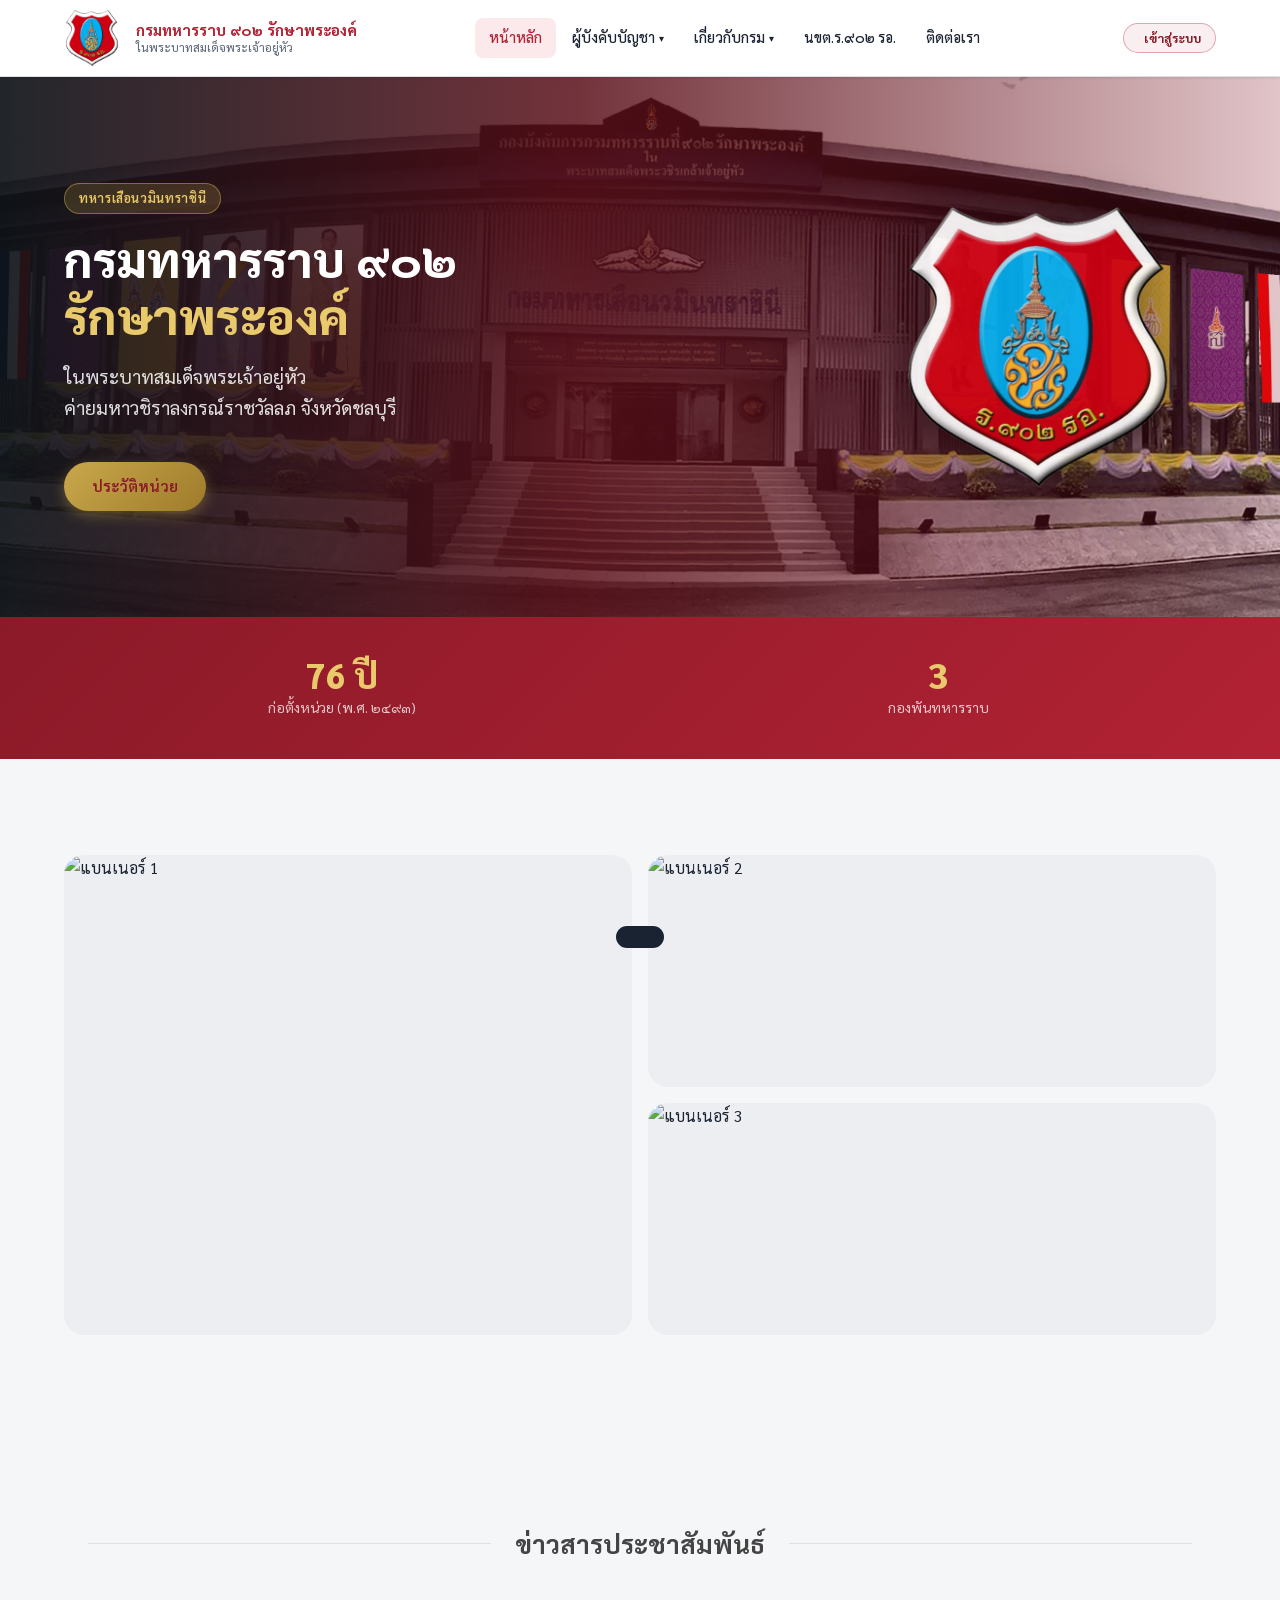
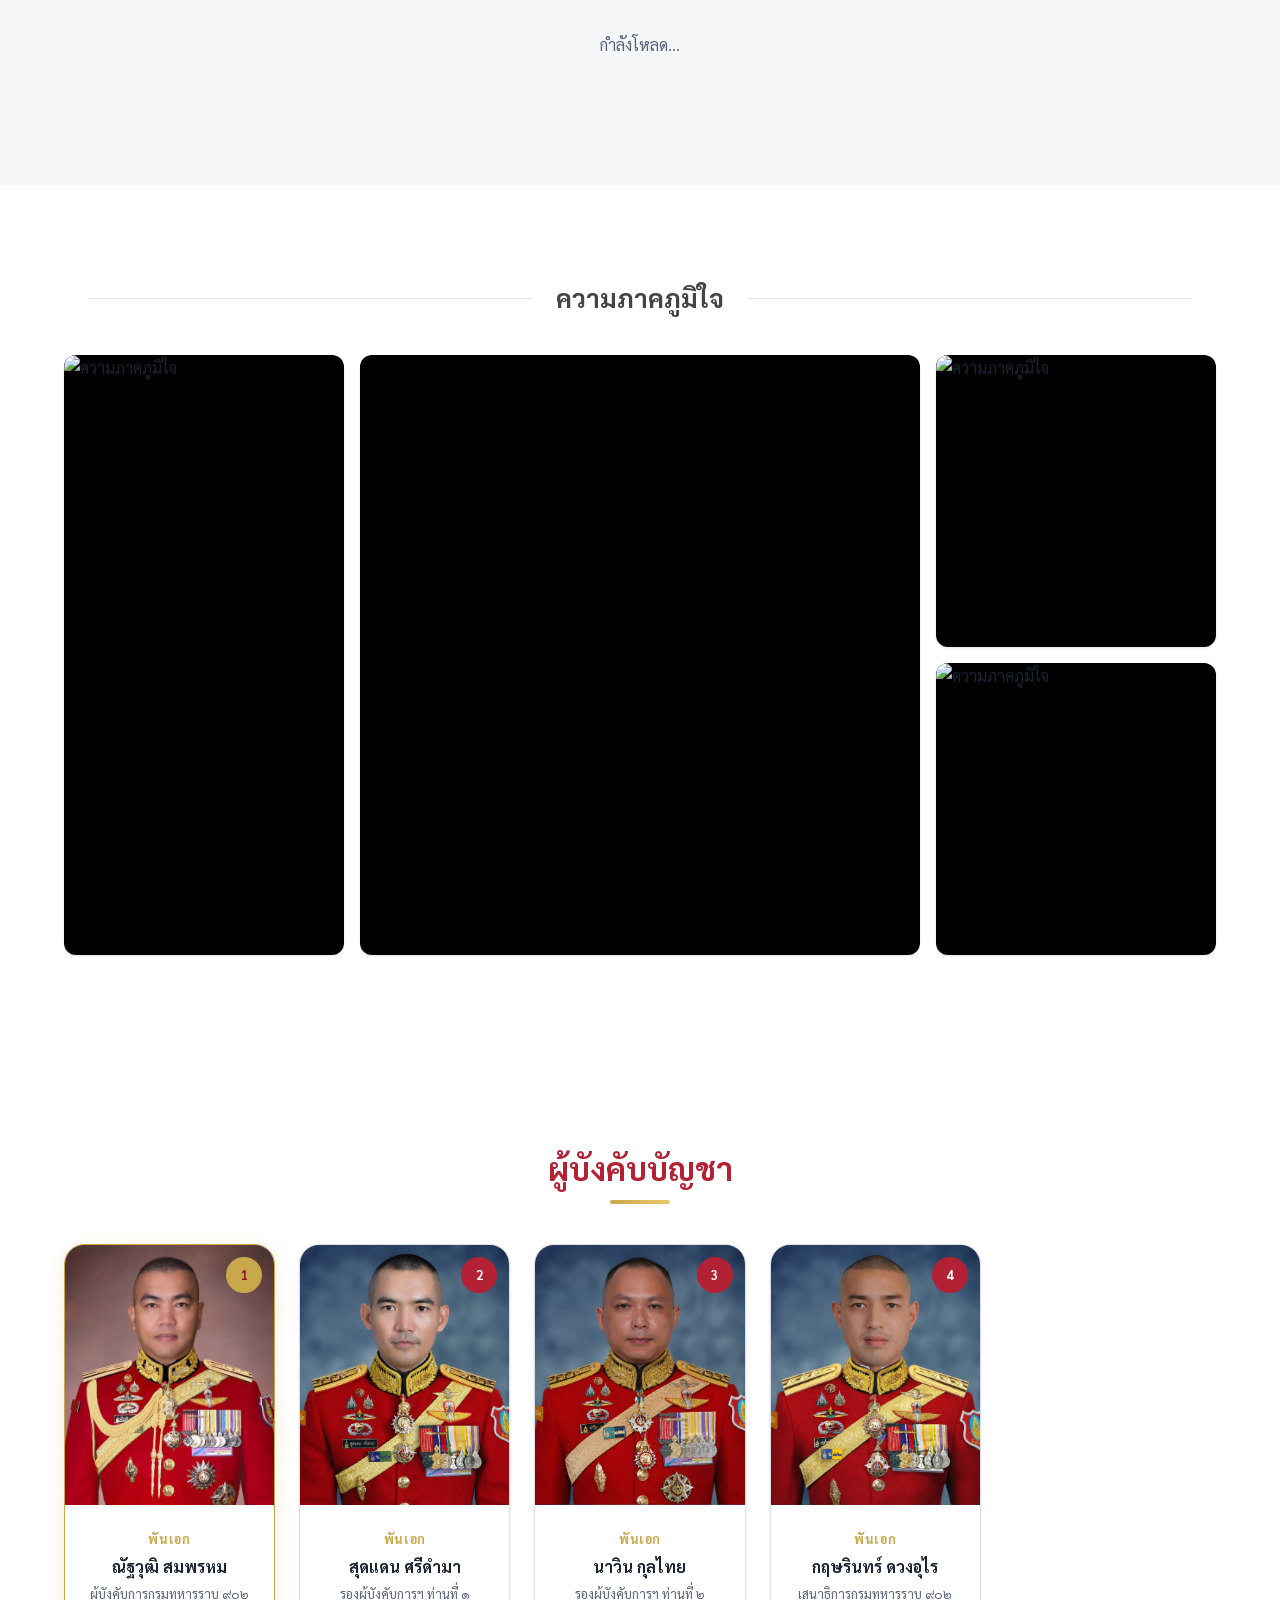
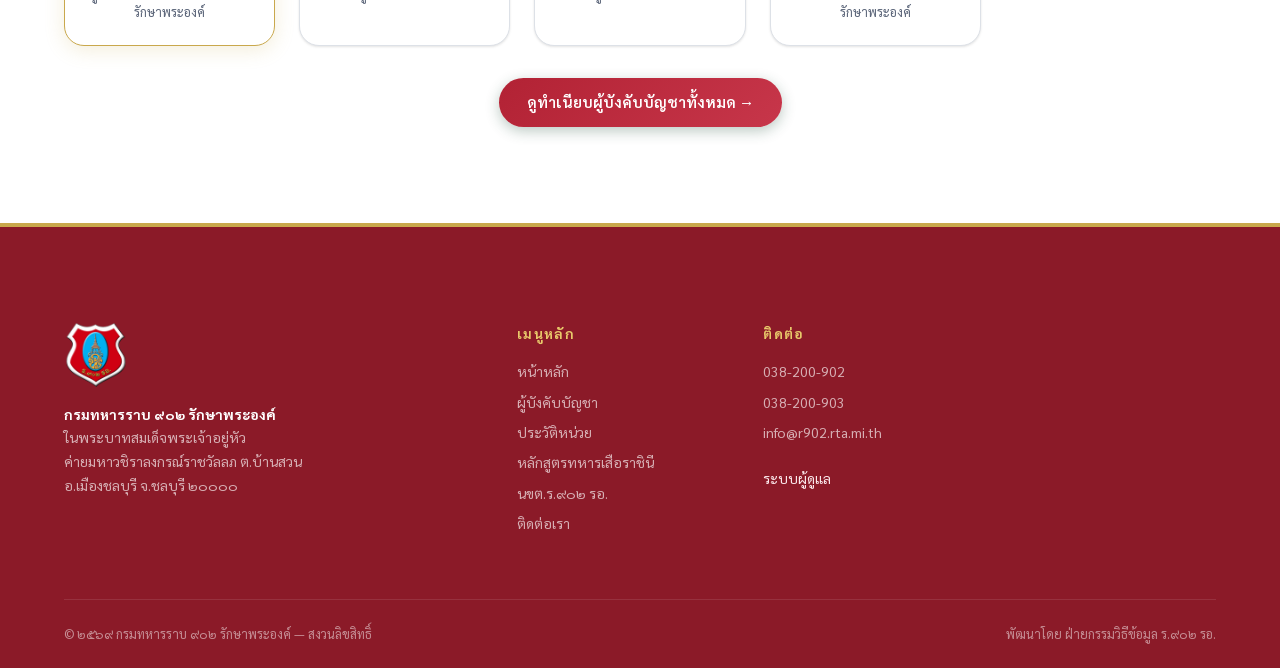
==== index.html @ f9c5f5a6 "Initial commit" ====
﻿<!DOCTYPE html>
<html lang="th">

<head>
  <meta charset="UTF-8">
  <meta name="viewport" content="width=device-width, initial-scale=1.0">
  <meta name="description"
    content="เว็บไซต์ทางการของ กรมทหารราบ ๙๐๒ รักษาพระองค์ ในพระบาทสมเด็จพระเจ้าอยู่หัว — ทหารเสือนวมินทราชินี ค่ายมหาวชิราลงกรณ์ราชวัลลภ จังหวัดชลบุรี">
  <meta name="keywords" content="กรมทหารราบ 902, ร.902 รอ, ทหารเสือราชินี, กองทัพบก, ชลบุรี">
  <title>กรมทหารราบ ๙๐๒ รักษาพระองค์ | ร.๙๐๒ รอ.</title>
  <link rel="icon" href="images/logo 902.png" type="image/png">
  <link rel="stylesheet" href="css/style.css">
</head>

<body>



  <!-- ── Navbar ───────────────────────────────────────────── -->
  <nav class="navbar">
    <div class="container">
      <div class="navbar-inner">
        <a href="index.html" class="navbar-brand">
          <img src="images/logo 902.png" alt="ตราหน่วย ร.๙๐๒ รอ.">
          <div class="brand-text">
            <div class="unit-name">กรมทหารราบ ๙๐๒ รักษาพระองค์</div>
            <div class="unit-sub">ในพระบาทสมเด็จพระเจ้าอยู่หัว</div>
          </div>
        </a>

        <ul class="nav-menu" id="navMenu">
          <li class="nav-item"><a href="index.html" class="nav-link active">หน้าหลัก</a></li>
          <li class="nav-item">
            <a href="pages/commanders.html" class="nav-link">ผู้บังคับบัญชา <span class="chevron">▾</span></a>
            <div class="dropdown">
              <a href="pages/commanders-history.html" class="dropdown-item"><span
                  class="dd-icon"></span>ทำเนียบอดีตผู้บังคับการ</a>
              <a href="pages/commanders.html" class="dropdown-item"><span
                  class="dd-icon"></span>ผู้บังคับบัญชาปัจจุบัน</a>
            </div>
          </li>
          <li class="nav-item">
            <a href="pages/about.html" class="nav-link">เกี่ยวกับกรม <span class="chevron">▾</span></a>
            <div class="dropdown">
              <a href="pages/about.html" class="dropdown-item"><span class="dd-icon"></span>ประวัติหน่วย</a>
              <a href="pages/queens-tiger.html" class="dropdown-item"><span class="dd-icon"></span>หลักสูตรทหารเสือราชินี</a>
            </div>
          </li>
          <li class="nav-item"><a href="pages/nkt.html" class="nav-link">นขต.ร.๙๐๒ รอ.</a></li>

          <li class="nav-item"><a href="pages/contact.html" class="nav-link">ติดต่อเรา</a></li>

        </ul>

        <button class="navbar-toggle" id="navToggle" aria-label="เปิดเมนู">
          <span></span><span></span><span></span>
        </button>
      </div>
    </div>
  </nav>
  <div id="navOverlay" style="display:none;position:fixed;inset:0;background:rgba(0,0,0,.4);z-index:150;"
    onclick="document.querySelector('.nav-menu').classList.remove('open');this.style.display='none';"></div>

  <!-- ── Hero Section ─────────────────────────────────────── -->
  <section class="hero">
    <div class="hero-bg"></div>
    <div class="hero-overlay"></div>
    <div class="container">
      <div class="hero-content">
        <div class="hero-badge"> ทหารเสือนวมินทราชินี</div>
        <h1 class="hero-title">
          กรมทหารราบ ๙๐๒<br>
          <span class="highlight">รักษาพระองค์</span>
        </h1>
        <p class="hero-subtitle">
          ในพระบาทสมเด็จพระเจ้าอยู่หัว<br>
          ค่ายมหาวชิราลงกรณ์ราชวัลลภ จังหวัดชลบุรี
        </p>
        <div class="hero-actions">
          <a href="pages/about.html" class="btn btn-primary"> ประวัติหน่วย</a>

        </div>
      </div>
    </div>
    <img src="images/logo 902.png" alt="ตราหน่วย ร.๙๐๒ รอ." class="hero-emblem">
  </section>

  <!-- ── Stats Bar ─────────────────────────────────────────── -->
  <div class="stats-bar">
    <div class="container">
      <div class="stats-grid">
        <div class="stat-item animate-on-scroll">
          <div class="stat-number"><span class="count-up" id="unit-age" data-target="76" data-suffix=" ปี">76 ปี</span>
          </div>
          <div class="stat-label">ก่อตั้งหน่วย (พ.ศ. ๒๔๙๓)</div>
        </div>
        <div class="stat-item animate-on-scroll">
          <div class="stat-number"><span class="count-up" data-target="3">0</span></div>
          <div class="stat-label">กองพันทหารราบ</div>
        </div>
      </div>
    </div>
  </div>

  <!-- ── Banners Section ──────────────────────────────────── -->
  <section class="section">
    <div class="container">
      <div class="home-banners-grid">
        <a href="#" class="home-banner-left" id="banner-1-link">
          <img src="images/banner-bless.jpg" alt="แบนเนอร์ 1" id="banner-1-img">
          <button class="admin-edit-btn banner-edit-btn" onclick="event.preventDefault(); openMediaEdit('banner-1', 'banners', 'แก้ไขแบนเนอร์')"><i class="fa-solid fa-pen"></i> แก้ไข</button>
        </a>
        <div class="home-banner-right">
          <a href="#" class="home-banner-item" id="banner-2-link">
            <img src="images/banner-royal.jpg" alt="แบนเนอร์ 2" id="banner-2-img">
            <button class="admin-edit-btn banner-edit-btn" onclick="event.preventDefault(); openMediaEdit('banner-2', 'banners', 'แก้ไขแบนเนอร์')"><i class="fa-solid fa-pen"></i> แก้ไข</button>
          </a>
          <a href="#" class="home-banner-item" id="banner-3-link">
            <img src="images/banner-recruit.jpg" alt="แบนเนอร์ 3" id="banner-3-img">
            <button class="admin-edit-btn banner-edit-btn" onclick="event.preventDefault(); openMediaEdit('banner-3', 'banners', 'แก้ไขแบนเนอร์')"><i class="fa-solid fa-pen"></i> แก้ไข</button>
          </a>
        </div>
      </div>
    </div>
  </section>

  <!-- ── News Section ─────────────────────────────────────── -->
  <section class="section">
    <div class="container">
      <div class="section-title-line">
        <h2>ข่าวสารประชาสัมพันธ์</h2>
      </div>
      <div id="prSkeleton" style="text-align:center;padding:2rem;color:var(--color-text-muted);">กำลังโหลด...</div>
      <div id="prList" class="news-4col" style="display:none;"></div>
    </div>
  </section>

  <!-- ── Pride Section ────────────────────────────────────── -->
  <section class="section section-alt">
    <div class="container">
      <div class="section-title-line">
        <h2>ความภาคภูมิใจ</h2>
      </div>
      <div class="pride-grid">
        <div class="pride-item pride-main" id="pride-1-container">
          <!-- YouTube embed -->
          <iframe src="https://www.youtube.com/embed/g2qJj3NIsB8?autoplay=0&mute=0" title="YouTube video player" frameborder="0" allow="accelerometer; autoplay; clipboard-write; encrypted-media; gyroscope; picture-in-picture; web-share" allowfullscreen id="pride-1-frame"></iframe>
          <img src="" id="pride-1-img" style="display:none;" alt="ความภาคภูมิใจ">
          <button class="admin-edit-btn banner-edit-btn" onclick="event.preventDefault(); openMediaEdit('pride-1', 'pride', 'แก้ไขความภาคภูมิใจ')"><i class="fa-solid fa-pen"></i> แก้ไข</button>
        </div>
        <div class="pride-item pride-side-1" id="pride-2-container">
          <iframe src="" title="YouTube video player" frameborder="0" allow="accelerometer; autoplay; clipboard-write; encrypted-media; gyroscope; picture-in-picture; web-share" allowfullscreen id="pride-2-frame" style="display:none;"></iframe>
          <img src="images/pride-topright.jpg" alt="ความภาคภูมิใจ" id="pride-2-img">
          <button class="admin-edit-btn banner-edit-btn" onclick="event.preventDefault(); openMediaEdit('pride-2', 'pride', 'แก้ไขความภาคภูมิใจ')"><i class="fa-solid fa-pen"></i> แก้ไข</button>
        </div>
        <div class="pride-item pride-side-2" id="pride-3-container">
          <iframe src="" title="YouTube video player" frameborder="0" allow="accelerometer; autoplay; clipboard-write; encrypted-media; gyroscope; picture-in-picture; web-share" allowfullscreen id="pride-3-frame" style="display:none;"></iframe>
          <img src="images/pride-midright.jpg" alt="ความภาคภูมิใจ" id="pride-3-img">
          <button class="admin-edit-btn banner-edit-btn" onclick="event.preventDefault(); openMediaEdit('pride-3', 'pride', 'แก้ไขความภาคภูมิใจ')"><i class="fa-solid fa-pen"></i> แก้ไข</button>
        </div>
        <div class="pride-item pride-side-3" id="pride-4-container">
          <iframe src="" title="YouTube video player" frameborder="0" allow="accelerometer; autoplay; clipboard-write; encrypted-media; gyroscope; picture-in-picture; web-share" allowfullscreen id="pride-4-frame" style="display:none;"></iframe>
          <img src="images/pride-botright.jpg" alt="ความภาคภูมิใจ" id="pride-4-img">
          <button class="admin-edit-btn banner-edit-btn" onclick="event.preventDefault(); openMediaEdit('pride-4', 'pride', 'แก้ไขความภาคภูมิใจ')"><i class="fa-solid fa-pen"></i> แก้ไข</button>
        </div>
      </div>
    </div>
  </section>

  <!-- ── Media Edit Modal ────────────────────────────────── -->
  <div id="mediaEditModal" style="position:fixed;inset:0;z-index:999998;background:rgba(0,0,0,0.5);display:none;align-items:center;justify-content:center;padding:1rem;">
    <div class="aem-card" style="width:100%;max-width:500px;background:#fff;border-radius:20px;box-shadow:0 10px 40px rgba(0,0,0,.3);">
      <div class="aem-header" style="background:var(--color-red-dark);padding:1rem 1.5rem;border-radius:20px 20px 0 0;display:flex;justify-content:space-between;align-items:center;">
        <div class="aem-title" id="mediaEditTitle" style="color:#fff;font-weight:700;">แก้ไขสื่อ</div>
        <button class="aem-close" onclick="closeMediaEdit()" style="background:transparent;border:none;color:#fff;cursor:pointer;font-size:1.2rem;"><i class="fa-solid fa-xmark"></i></button>
      </div>
      <div class="aem-body" style="padding:1.5rem;">
        <input type="hidden" id="editMediaId">
        <input type="hidden" id="editMediaCollection">
        
        <div class="form-group">
          <label class="aem-label" style="display:block;margin-bottom:0.5rem;font-weight:700;font-size:0.85rem;">อัปโหลดรูปภาพ/วิดีโอ จากเครื่อง</label>
          <input type="file" id="editMediaFile" class="aem-input" accept="image/*,video/*" style="width:100%;padding:0.5rem;border:1px solid #ccc;border-radius:8px;">
          <div style="font-size:0.75rem;color:#888;margin-top:0.25rem;">(หากเลือกไฟล์ จะใช้ไฟล์อัปโหลดนี้แทนลิงก์ URL ด้านล่าง)</div>
        </div>

        <div style="text-align:center;margin:1rem 0;color:#aaa;font-weight:700;font-size:0.85rem;">หรือ</div>

        <div class="form-group">
          <label class="aem-label" style="display:block;margin-bottom:0.5rem;font-weight:700;font-size:0.85rem;">วางลิงก์รูปภาพ / วิดีโอ URL (รองรับลิงก์ YouTube)</label>
          <input type="text" id="editMediaUrl" class="aem-input" placeholder="https://..." style="width:100%;padding:0.6rem;border:1px solid #ccc;border-radius:8px;">
        </div>
        
        <hr style="margin:1.5rem 0;border:0;border-top:1px solid #eee;">

        <div class="form-group">
          <label class="aem-label" style="display:block;margin-bottom:0.5rem;font-weight:700;font-size:0.85rem;">ลิงก์เมื่อคลิกแบนเนอร์ (ปลายทาง)</label>
          <input type="text" id="editMediaLink" class="aem-input" placeholder="https://..." style="width:100%;padding:0.6rem;border:1px solid #ccc;border-radius:8px;">
        </div>
      </div>
      <div class="aem-footer" style="padding:1rem 1.5rem;border-top:1px solid #eee;display:flex;justify-content:flex-end;gap:0.5rem;">
        <button class="aem-cancel" onclick="closeMediaEdit()" style="padding:0.6rem 1.2rem;border:1px solid #ccc;background:#f9f9f9;border-radius:8px;cursor:pointer;font-weight:600;">ยกเลิก</button>
        <button class="aem-save" id="saveMediaBtn" onclick="saveMediaEdit()" style="padding:0.6rem 1.5rem;background:var(--color-green);color:#fff;border:none;border-radius:8px;cursor:pointer;font-weight:600;">บันทึกข้อมูล</button>
      </div>
    </div>
  </div>

  <!-- ── Modal for reading news (index) ───────────────────── -->
  <div id="newsModal"
    style="position:fixed;inset:0;background:rgba(0,0,0,.7);z-index:1000;display:flex;align-items:center;justify-content:center;opacity:0;pointer-events:none;transition:opacity .3s;padding:1rem;backdrop-filter:blur(5px);"
    onclick="if(event.target===this)closeNewsModal()">
    <div
      style="background:#fff;border-radius:var(--radius-xl);width:100%;max-width:650px;max-height:85vh;overflow-y:auto;position:relative;transform:translateY(20px);transition:transform .3s;box-shadow:0 25px 50px -12px rgba(0,0,0,.5);"
      id="newsModalContent">
      <button onclick="closeNewsModal()"
        style="position:sticky;top:1rem;float:right;right:1rem;width:40px;height:40px;background:rgba(0,0,0,.1);border-radius:50%;display:flex;align-items:center;justify-content:center;border:none;font-size:1.2rem;cursor:pointer;transition:background .2s;z-index:2;margin-bottom:-40px;backdrop-filter:blur(5px);"><i
          class="fa-solid fa-xmark"></i></button>
      <img id="modalImg" src=""
        style="width:100%;max-height:350px;object-fit:cover;background:var(--color-bg-alt);display:none;">
      <div style="padding:2.5rem;">
        <div
          style="display:flex;align-items:center;gap:1rem;font-size:.9rem;color:var(--color-text-muted);font-weight:500;margin-bottom:1rem;">
          <span id="modalCat"
            style="background:var(--color-red-pale);color:var(--color-red-dark);padding:.3rem .8rem;border-radius:var(--radius-full);font-size:.8rem;font-weight:700;"></span>
          <span id="modalDate"></span>
        </div>
        <h2 id="modalTitle"
          style="font-size:1.75rem;font-weight:800;color:var(--color-text);line-height:1.4;margin-bottom:1.5rem;"></h2>
        <div id="modalText" style="font-size:1.05rem;line-height:1.8;color:var(--color-text);white-space:pre-wrap;">
        </div>
        <a id="modalLink" href="#" target="_blank"
          style="display:none;align-items:center;gap:.5rem;margin-top:2rem;padding:.75rem 1.5rem;background:var(--color-blue);color:#fff;text-decoration:none;border-radius:var(--radius-lg);font-weight:700;transition:background .2s;"
          onmouseover="this.style.background='var(--color-blue-dark)'"
          onmouseout="this.style.background='var(--color-blue)'"><i class="fa-solid fa-external-link-alt"></i>
          ดูรายละเอียดเพิ่มเติม</a>
      </div>
    </div>
  </div>

  <!-- ── Commanders Preview ─────────────────────────────────── -->
  <section class="section section-alt">
    <div class="container">
      <h2 class="section-title">ผู้บังคับบัญชา</h2>
      <div class="commanders-grid" style="grid-template-columns:repeat(auto-fill,minmax(200px,1fr));">

        <div class="commander-card featured animate-on-scroll">
          <div class="commander-img-wrap">
            <img src="images/photo_2.jpg" alt="ผู้บังคับการ">
          </div>
          <div class="commander-order">1</div>
          <div class="commander-body">
            <div class="commander-rank">พันเอก</div>
            <div class="commander-name">ณัฐวุฒิ สมพรหม</div>
            <div class="commander-position">ผู้บังคับการกรมทหารราบ ๙๐๒ รักษาพระองค์</div>
          </div>
        </div>

        <div class="commander-card animate-on-scroll">
          <div class="commander-img-wrap"><img src="images/photo_6.jpg" alt="สุดแดน ศรีดำมา"></div>
          <div class="commander-order">2</div>
          <div class="commander-body">
            <div class="commander-rank">พันเอก</div>
            <div class="commander-name">สุดแดน ศรีดำมา</div>
            <div class="commander-position">รองผู้บังคับการฯ ท่านที่ ๑</div>
          </div>
        </div>

        <div class="commander-card animate-on-scroll">
          <div class="commander-img-wrap"><img src="images/photo_3.jpg" alt="นาวิน กุลไทย"></div>
          <div class="commander-order">3</div>
          <div class="commander-body">
            <div class="commander-rank">พันเอก</div>
            <div class="commander-name">นาวิน กุลไทย</div>
            <div class="commander-position">รองผู้บังคับการฯ ท่านที่ ๒</div>
          </div>
        </div>

        <div class="commander-card animate-on-scroll">
          <div class="commander-img-wrap"><img src="images/photo_8.jpg" alt="กฤษรินทร์ ดวงอุไร"></div>
          <div class="commander-order">4</div>
          <div class="commander-body">
            <div class="commander-rank">พันเอก</div>
            <div class="commander-name">กฤษรินทร์ ดวงอุไร</div>
            <div class="commander-position">เสนาธิการกรมทหารราบ ๙๐๒ รักษาพระองค์</div>
          </div>
        </div>

      </div>
      <div style="text-align:center;margin-top:2rem;">
        <a href="pages/commanders.html" class="btn btn-green">ดูทำเนียบผู้บังคับบัญชาทั้งหมด →</a>
      </div>
    </div>
  </section>

  <!-- ── Footer ─────────────────────────────────────────────── -->
  <footer class="footer">
    <div class="container">
      <div class="footer-grid">
        <div class="footer-brand">
          <img src="images/logo 902.png" alt="ตราหน่วย">
          <p><strong style="color:#fff;">กรมทหารราบ ๙๐๒
              รักษาพระองค์</strong><br>ในพระบาทสมเด็จพระเจ้าอยู่หัว<br>ค่ายมหาวชิราลงกรณ์ราชวัลลภ
            ต.บ้านสวน<br>อ.เมืองชลบุรี จ.ชลบุรี ๒๐๐๐๐</p>
        </div>
        <div>
          <div class="footer-heading">เมนูหลัก</div>
          <div class="footer-links">
            <a href="index.html">หน้าหลัก</a>
            <a href="pages/commanders.html">ผู้บังคับบัญชา</a>
            <a href="pages/about.html">ประวัติหน่วย</a>
            <a href="pages/queens-tiger.html">หลักสูตรทหารเสือราชินี</a>
            <a href="pages/nkt.html">นขต.ร.๙๐๒ รอ.</a>
            <a href="pages/contact.html">ติดต่อเรา</a>
          </div>
        </div>

        <div>
          <div class="footer-heading">ติดต่อ</div>
          <div class="footer-links">
            <a href="tel:038200902"> 038-200-902</a>
            <a href="#"> 038-200-903</a>
            <a href="mailto:info@r902.rta.mi.th"> info@r902.rta.mi.th</a>
            <a href="admin/index.html" style="color:var(--color-red-pale);margin-top:1rem;display:inline-block;">
              ระบบผู้ดูแล</a>
          </div>
        </div>
      </div>
      <div class="footer-bottom">
        <span>© ๒๕๖๙ กรมทหารราบ ๙๐๒ รักษาพระองค์ — สงวนลิขสิทธิ์</span>
        <span>พัฒนาโดย ฝ่ายกรรมวิธีข้อมูล ร.๙๐๒ รอ.</span>
      </div>
    </div>
  </footer>

  <script src="js/main.js"></script>

  <!-- Admin System -->
  <script>
    window.FIREBASE_CONFIG = {
      apiKey: "AIzaSyAgyNRJoA0zOu4cwOEmlt5p4FXdi0_fOPQ",
      authDomain: "r902-website.firebaseapp.com",
      projectId: "r902-website",
      storageBucket: "r902-website.firebasestorage.app",
      messagingSenderId: "759289155849",
      appId: "1:759289155849:web:ffbadffc85e4633e5103d8"
    };
  </script>
  <script src="js/admin.js"></script>


<!-- ── Firebase (News & Banners) ────────────────────────── -->
<script type="module">
  const firebaseConfig = window.FIREBASE_CONFIG;
  import { initializeApp } from "https://www.gstatic.com/firebasejs/10.12.2/firebase-app.js";
  import { getFirestore, collection, getDocs, doc, getDoc, setDoc, query, orderBy, limit, serverTimestamp } from "https://www.gstatic.com/firebasejs/10.12.2/firebase-firestore.js";
  import { getStorage, ref, uploadBytes, getDownloadURL } from "https://www.gstatic.com/firebasejs/10.12.2/firebase-storage.js";

  let app, db, storage;
  if (!firebaseConfig.apiKey.startsWith('YOUR_')) {
    try {
      app = initializeApp(firebaseConfig);
      db = getFirestore(app);
      storage = getStorage(app);

      // --- 1. Load Banners ---
      const bannersRef = doc(db, 'siteContent', 'banners');
      getDoc(bannersRef).then(snap => {
        if (snap.exists()) {
          const data = snap.data();
          ['banner-1', 'banner-2', 'banner-3'].forEach(id => {
            if (data[id]) {
              const b = data[id];
              const imgEl = document.getElementById(id + '-img');
              const linkEl = document.getElementById(id + '-link');
              if (imgEl && b.imageUrl) imgEl.src = b.imageUrl;
              if (linkEl && b.targetUrl) linkEl.href = b.targetUrl;
            }
          });
        }
      }).catch(e => console.error("Error loading banners:", e));

      // --- 1.5 Load Pride ---
      const prideRef = doc(db, 'siteContent', 'pride');
      getDoc(prideRef).then(snap => {
        if (snap.exists()) {
          const data = snap.data();
          ['pride-1', 'pride-2', 'pride-3', 'pride-4'].forEach(id => {
            if (data[id]) {
              const p = data[id];
              const frameEl = document.getElementById(id + '-frame');
              const imgEl = document.getElementById(id + '-img');
              if (p.imageUrl) {
                if (p.imageUrl.includes('youtube.com/embed/')) {
                  if (frameEl) { frameEl.src = p.imageUrl; frameEl.style.display = 'block'; }
                  if (imgEl) { imgEl.style.display = 'none'; }
                } else {
                  if (imgEl) { imgEl.src = p.imageUrl; imgEl.style.display = 'block'; }
                  if (frameEl) { frameEl.style.display = 'none'; }
                }
              }
            }
          });
        }
      }).catch(e => console.error("Error loading pride:", e));

      // --- 2. Load PR News ---
      const q = query(collection(db, 'news'), orderBy('publishedAt', 'desc'), limit(20));
      const snap = await getDocs(q);

      document.getElementById('prSkeleton').style.display = 'none';

      if (snap.empty) {
        document.getElementById('prList').outerHTML = '<div style="text-align:center;color:#666;">ยังไม่มีข่าวประชาสัมพันธ์</div>';
      } else {
        window._homeNewsData = {};
        let prHtml = '';
        let count = 0;

        snap.forEach(docSnap => {
          const n = { id: docSnap.id, ...docSnap.data() };
          const fullDt = n.publishedAt?.toDate ? n.publishedAt.toDate().toLocaleDateString('th-TH', { day: 'numeric', month: 'long', year: 'numeric' }) : (n.date || '');
          n.formattedDate = fullDt;
          window._homeNewsData[n.id] = n;

          prHtml += `
            <div class="news-4col-item" onclick="openNewsModal('${n.id}')" style="cursor:pointer;">
              ${n.imageUrl ? `<img src="${n.imageUrl}" class="news-4col-thumb" alt="news thumbnail">` : ''}
              <div class="news-4col-title" title="${n.title}">${n.title}</div>
              <div class="news-4col-date">${fullDt}</div>
            </div>
          `;
          count++;
        });

        if (count === 0) prHtml = '<div style="text-align:center;color:#666;">ยังไม่มีข่าวประชาสัมพันธ์</div>';
        const prListElem = document.getElementById('prList');
        if(prListElem) {
          prListElem.innerHTML = prHtml;
          prListElem.style.display = 'grid';
        }
      }
    } catch (e) {
      console.error("Firebase Initialization Error:", e);
      document.getElementById('prSkeleton').textContent = 'ไม่สามารถโหลดข้อมูลได้ (ตั้งค่า Firebase ไม่ถูกต้อง)';
    }
  }

  // --- Media Editing Logic ---
  window.openMediaEdit = function(mediaId, collection, titleText) {
    document.getElementById('editMediaId').value = mediaId;
    document.getElementById('editMediaCollection').value = collection;
    document.getElementById('mediaEditTitle').textContent = titleText || 'แก้ไขสื่อ';
    document.getElementById('editMediaFile').value = '';
    document.getElementById('editMediaUrl').value = '';
    document.getElementById('editMediaLink').value = '';
    
    // Pre-fill existing data
    const imgEl = document.getElementById(mediaId + '-img');
    const frameEl = document.getElementById(mediaId + '-frame');
    const linkEl = document.getElementById(mediaId + '-link');
    
    if (frameEl && frameEl.style.display !== 'none' && frameEl.src) {
      document.getElementById('editMediaUrl').value = frameEl.src;
    } else if (imgEl && imgEl.src && !imgEl.src.includes('images/banner-') && !imgEl.src.includes('images/pride-')) {
      document.getElementById('editMediaUrl').value = imgEl.src;
    }

    if (linkEl && linkEl.href && linkEl.getAttribute('href') !== '#') {
      document.getElementById('editMediaLink').value = linkEl.getAttribute('href');
    }

    document.getElementById('mediaEditModal').style.display = 'flex';
  };

  window.closeMediaEdit = function() {
    document.getElementById('mediaEditModal').style.display = 'none';
  };

  function convertToEmbedUrl(url) {
    if (!url) return url;
    const youtubeMatch = url.match(/(?:youtu\.be\/|youtube\.com\/(?:embed\/|v\/|watch\?v=|watch\?.+&v=))([\w-]{11})/);
    if (youtubeMatch && youtubeMatch[1]) {
      return `https://www.youtube.com/embed/${youtubeMatch[1]}`;
    }
    return url;
  }

  window.saveMediaEdit = async function() {
    if(!db) {
      alert("Firebase is not initialized.");
      return;
    }
    const btn = document.getElementById('saveMediaBtn');
    btn.textContent = 'กำลังบันทึก...';
    btn.disabled = true;

    try {
      const mediaId = document.getElementById('editMediaId').value;
      const collectionName = document.getElementById('editMediaCollection').value || 'banners';
      const fileInput = document.getElementById('editMediaFile');
      let finalUrl = document.getElementById('editMediaUrl').value;
      const targetLink = document.getElementById('editMediaLink').value;

      // Handle File Upload
      if (fileInput.files && fileInput.files.length > 0 && storage) {
        const file = fileInput.files[0];
        const ext = file.name.split('.').pop();
        const path = `${collectionName}/${mediaId}_${Date.now()}.${ext}`;
        const storageRef = ref(storage, path);
        
        const uploadTask = uploadBytes(storageRef, file);
        const timeout = new Promise((_, reject) => setTimeout(() => reject(new Error('Upload timeout (Storage might not be enabled)')), 10000));
        await Promise.race([uploadTask, timeout]);
        finalUrl = await getDownloadURL(storageRef);
      }

      if (!finalUrl) {
        alert("กรุณาอัปโหลดรูปหรือใส่ลิงก์ URL");
        btn.textContent = 'บันทึกข้อมูล';
        btn.disabled = false;
        return;
      }

      // Convert YouTube links to embed format
      finalUrl = convertToEmbedUrl(finalUrl);

      // Save to Firestore
      const mediaRef = doc(db, 'siteContent', collectionName);
      await setDoc(mediaRef, {
        [mediaId]: {
          imageUrl: finalUrl,
          targetUrl: targetLink,
          updatedAt: serverTimestamp()
        }
      }, { merge: true });

      // Update DOM
      const imgEl = document.getElementById(mediaId + '-img');
      const frameEl = document.getElementById(mediaId + '-frame');
      const linkEl = document.getElementById(mediaId + '-link');
      
      if (finalUrl.includes('youtube.com/embed/')) {
        if (frameEl) { frameEl.src = finalUrl; frameEl.style.display = 'block'; }
        if (imgEl) { imgEl.style.display = 'none'; }
      } else {
        if (imgEl) { imgEl.src = finalUrl; imgEl.style.display = 'block'; }
        if (frameEl) { frameEl.style.display = 'none'; }
      }
      
      if (linkEl) linkEl.href = targetLink || '#';

      window.closeMediaEdit();
      if(window._adm) window._adm.showToast('บันทึกสำเร็จ', 'ok');
    } catch (e) {
      console.error("Error saving media:", e);
      alert("เกิดข้อผิดพลาดในการบันทึกข้อมูล: " + e.message);
    } finally {
      btn.textContent = 'บันทึกข้อมูล';
      btn.disabled = false;
    }
  };

  window.openNewsModal = function (id) {
    const n = window._homeNewsData[id];
    if (!n) return;
    const img = document.getElementById('modalImg');
    if (n.imageUrl) { img.src = n.imageUrl; img.style.display = 'block'; }
    else { img.style.display = 'none'; }
    document.getElementById('modalCat').textContent = n.category || 'ข่าวหน่วย';
    document.getElementById('modalDate').textContent = ` ${n.formattedDate}`;
    document.getElementById('modalTitle').textContent = n.title || '';
    document.getElementById('modalText').textContent = n.content || '';
    const link = document.getElementById('modalLink');
    if (n.link) { link.href = n.link; link.style.display = 'inline-flex'; }
    else { link.style.display = 'none'; }

    const modal = document.getElementById('newsModal');
    modal.style.opacity = '1';
    modal.style.pointerEvents = 'auto';
    document.getElementById('newsModalContent').style.transform = 'translateY(0)';
    document.body.style.overflow = 'hidden';
  };

  window.closeNewsModal = function () {
    const modal = document.getElementById('newsModal');
    modal.style.opacity = '0';
    modal.style.pointerEvents = 'none';
    document.getElementById('newsModalContent').style.transform = 'translateY(20px)';
    document.body.style.overflow = '';
  };
</script>
</body>
</html>
---- css/style.css ----
/* ============================================================
   กรมทหารราบ ๙๐๒ รักษาพระองค์ — Design System
   ============================================================ */

@import url('https://fonts.googleapis.com/css2?family=Sarabun:wght@300;400;500;600;700;800&family=Inter:wght@300;400;500;600;700&display=swap');

/* ── CSS Variables ────────────────────────────────────────── */
:root {
  /* Primary Colors — ตามโลโก้ ร.๙๐๒ รอ. (แดง/ฟ้า/ทอง) */
  --color-red:          #B22234;
  --color-red-dark:     #8B1A28;
  --color-red-mid:      #C7364A;
  --color-red-light:    #E05568;
  --color-red-pale:     #FBE9EC;

  --color-blue:         #1A7DC4;
  --color-blue-dark:    #135F96;
  --color-blue-light:   #4AA3E0;
  --color-blue-pale:    #E3F2FD;

  /* Keep green aliases mapped to red for backward compat */
  --color-green-dark:   #8B1A28;
  --color-green:        #B22234;
  --color-green-mid:    #C7364A;
  --color-green-light:  #E05568;
  --color-green-pale:   #FBE9EC;

  /* Accent / Royal Gold */
  --color-gold:         #C9A84C;
  --color-gold-light:   #E8C96B;
  --color-gold-dark:    #9E7B2A;

  /* Neutrals */
  --color-bg:           #F5F6F8;
  --color-bg-alt:       #ECEEF2;
  --color-surface:      #FFFFFF;
  --color-border:       #DDE1E7;
  --color-text:         #1A2332;
  --color-text-muted:   #5A6478;
  --color-text-light:   #8A95A5;

  /* Status */
  --color-success:      #28A745;
  --color-warning:      #FFC107;
  --color-danger:       #DC3545;
  --color-info:         #17A2B8;

  /* Shadows */
  --shadow-sm:  0 1px 3px rgba(0,0,0,.08), 0 1px 2px rgba(0,0,0,.04);
  --shadow-md:  0 4px 12px rgba(0,0,0,.10), 0 2px 6px rgba(0,0,0,.06);
  --shadow-lg:  0 10px 30px rgba(0,0,0,.12), 0 4px 12px rgba(0,0,0,.08);
  --shadow-xl:  0 20px 50px rgba(0,0,0,.15);

  /* Typography */
  --font-thai:  'Sarabun', sans-serif;
  --font-en:    'Inter', sans-serif;

  /* Spacing Scale */
  --space-xs:   4px;
  --space-sm:   8px;
  --space-md:   16px;
  --space-lg:   24px;
  --space-xl:   40px;
  --space-2xl:  64px;
  --space-3xl:  96px;

  /* Border Radius */
  --radius-sm:  4px;
  --radius-md:  8px;
  --radius-lg:  12px;
  --radius-xl:  20px;
  --radius-full: 9999px;

  /* Transitions */
  --transition: all .25s cubic-bezier(.4,0,.2,1);
  --transition-slow: all .45s cubic-bezier(.4,0,.2,1);
}

/* ── Reset & Base ──────────────────────────────────────────── */
*, *::before, *::after { box-sizing: border-box; margin: 0; padding: 0; }

html { scroll-behavior: smooth; font-size: 16px; }

body {
  font-family: var(--font-thai);
  font-size: 1rem;
  line-height: 1.6;
  color: var(--color-text);
  background: var(--color-bg);
  -webkit-font-smoothing: antialiased;
}

img { max-width: 100%; display: block; }
a { text-decoration: none; color: inherit; }
ul { list-style: none; }

/* ── Typography ────────────────────────────────────────────── */
h1, h2, h3, h4, h5, h6 {
  font-weight: 700;
  line-height: 1.3;
  color: var(--color-text);
}
h1 { font-size: clamp(1.8rem, 4vw, 2.8rem); }
h2 { font-size: clamp(1.5rem, 3vw, 2.2rem); }
h3 { font-size: clamp(1.2rem, 2.5vw, 1.6rem); }
h4 { font-size: 1.1rem; }
p  { margin-bottom: .75rem; }

.section-title {
  font-size: clamp(1.4rem, 3vw, 2rem);
  font-weight: 700;
  color: var(--color-green);
  position: relative;
  padding-bottom: var(--space-md);
  margin-bottom: var(--space-xl);
  text-align: center;
}
.section-title::after {
  content: '';
  position: absolute;
  bottom: 0;
  left: 50%;
  transform: translateX(-50%);
  width: 60px;
  height: 4px;
  background: linear-gradient(90deg, var(--color-gold), var(--color-gold-light));
  border-radius: var(--radius-full);
}

/* ── Topbar / Announcement Bar ─────────────────────────────── */
.topbar {
  background: var(--color-red-dark);
  color: rgba(255,255,255,.85);
  font-size: .8rem;
  padding: 6px 0;
  border-bottom: 2px solid var(--color-gold);
}
.topbar .container { display: flex; justify-content: space-between; align-items: center; gap: 1rem; }
.topbar-ticker { flex: 1; overflow: hidden; }
.topbar-marquee { display: flex; gap: 2rem; white-space: nowrap; animation: marquee 30s linear infinite; }
.topbar-marquee span { color: var(--color-gold-light); font-weight: 500; }
@keyframes marquee { from { transform: translateX(0); } to { transform: translateX(-50%); } }
.topbar-right { display: flex; align-items: center; gap: 1rem; flex-shrink: 0; }
.topbar-right a { color: rgba(255,255,255,.8); transition: var(--transition); }
.topbar-right a:hover { color: var(--color-gold); }

/* ── Navbar ─────────────────────────────────────────────────── */
.navbar {
  position: sticky;
  top: 0;
  z-index: 1000;
  background: var(--color-surface);
  border-bottom: 1px solid var(--color-border);
  box-shadow: var(--shadow-sm);
  transition: var(--transition);
}
.navbar.scrolled {
  box-shadow: var(--shadow-md);
}
.navbar-inner {
  display: flex;
  align-items: center;
  justify-content: space-between;
  padding: 10px 0;
  gap: var(--space-lg);
}
.navbar-brand {
  display: flex;
  align-items: center;
  gap: var(--space-md);
  flex-shrink: 0;
}
.navbar-brand img { width: 56px; height: 56px; object-fit: contain; }
.brand-text { line-height: 1.25; }
.brand-text .unit-name { font-size: .95rem; font-weight: 700; color: var(--color-red); }
.brand-text .unit-sub  { font-size: .75rem; color: var(--color-text-muted); }

.nav-menu {
  display: flex;
  align-items: center;
  gap: 2px;
}
.nav-item { position: relative; }
.nav-link {
  display: flex;
  align-items: center;
  gap: 4px;
  padding: 8px 14px;
  font-size: .9rem;
  font-weight: 500;
  color: var(--color-text);
  border-radius: var(--radius-md);
  transition: var(--transition);
  white-space: nowrap;
}
.nav-link:hover, .nav-link.active {
  background: var(--color-green-pale);
  color: var(--color-green);
}
.nav-link .chevron { font-size: .65rem; transition: var(--transition); }
.nav-item:hover .chevron { transform: rotate(180deg); }

/* Dropdown */
.dropdown {
  position: absolute;
  top: calc(100% + 4px);
  left: 0;
  min-width: 260px;
  background: var(--color-surface);
  border: 1px solid var(--color-border);
  border-radius: var(--radius-lg);
  box-shadow: var(--shadow-lg);
  padding: 8px;
  opacity: 0;
  visibility: hidden;
  transform: translateY(-8px);
  transition: var(--transition);
  z-index: 999;
}
.nav-item:hover .dropdown {
  opacity: 1;
  visibility: visible;
  transform: translateY(0);
}
.dropdown-item {
  display: flex;
  align-items: center;
  gap: 10px;
  padding: 10px 12px;
  border-radius: var(--radius-md);
  font-size: .875rem;
  color: var(--color-text);
  transition: var(--transition);
}
.dropdown-item:hover {
  background: var(--color-green-pale);
  color: var(--color-green);
}
.dropdown-item .dd-icon { font-size: 1rem; width: 20px; text-align: center; color: var(--color-green-mid); }

/* Login Button */
.btn-login {
  display: inline-flex;
  align-items: center;
  gap: 6px;
  padding: 8px 20px;
  background: linear-gradient(135deg, var(--color-red-dark), var(--color-red));
  color: #fff !important;
  border-radius: var(--radius-full);
  font-size: .875rem;
  font-weight: 600;
  border: none;
  cursor: pointer;
  transition: var(--transition);
  box-shadow: 0 2px 8px rgba(178,34,52,.35);
}
.btn-login:hover {
  transform: translateY(-1px);
  box-shadow: 0 4px 16px rgba(178,34,52,.5);
}
.navbar-toggle { display: none; background: none; border: none; cursor: pointer; padding: 6px; }

/* ── Hero Section ──────────────────────────────────────────── */
.hero {
  position: relative;
  height: clamp(420px, 60vh, 680px);
  overflow: hidden;
  display: flex;
  align-items: center;
}
.hero-bg {
  position: absolute;
  inset: 0;
  background-image: url('../images/headquarter.jpg');
  background-size: cover;
  background-position: center;
  transform: scale(1.05);
  transition: transform 8s ease-out;
}
.hero-bg.animated { transform: scale(1); }
.hero-overlay {
  position: absolute;
  inset: 0;
  background: linear-gradient(90deg,
    rgba(15, 20, 25, 0.92) 0%,
    rgba(90, 15, 25, 0.85) 45%,
    rgba(139, 26, 40, 0.25) 100%);
}
.hero-content {
  position: relative;
  z-index: 1;
  color: #fff;
  max-width: 680px;
  padding: var(--space-2xl) 0;
}
.hero-badge {
  display: inline-flex;
  align-items: center;
  gap: 6px;
  background: rgba(201,168,76,.2);
  border: 1px solid rgba(201,168,76,.5);
  color: var(--color-gold-light);
  padding: 4px 14px;
  border-radius: var(--radius-full);
  font-size: .8rem;
  font-weight: 600;
  letter-spacing: .05em;
  text-transform: uppercase;
  margin-bottom: var(--space-md);
  animation: fadeInUp .6s ease both;
}
.hero-title {
  font-size: clamp(1.8rem, 4.5vw, 3rem);
  font-weight: 800;
  line-height: 1.2;
  color: #fff;
  margin-bottom: var(--space-md);
  animation: fadeInUp .6s .15s ease both;
}
.hero-title .highlight { color: var(--color-gold-light); }
.hero-subtitle {
  font-size: clamp(1rem, 2vw, 1.2rem);
  color: rgba(255,255,255,.85);
  margin-bottom: var(--space-xl);
  animation: fadeInUp .6s .3s ease both;
}
.hero-actions {
  display: flex;
  gap: var(--space-md);
  flex-wrap: wrap;
  animation: fadeInUp .6s .45s ease both;
}
.hero-emblem {
  position: absolute;
  right: 8%;
  top: 50%;
  transform: translateY(-50%);
  width: clamp(180px, 22vw, 280px);
  height: clamp(180px, 22vw, 280px);
  object-fit: contain;
  filter: drop-shadow(0 8px 32px rgba(0,0,0,.4));
  animation: floatEmblem 4s ease-in-out infinite;
  z-index: 1;
  opacity: .92;
}
@keyframes floatEmblem {
  0%,100% { transform: translateY(-50%) translateY(0); }
  50%      { transform: translateY(-50%) translateY(-10px); }
}

/* ── Buttons ───────────────────────────────────────────────── */
.btn {
  display: inline-flex;
  align-items: center;
  gap: 6px;
  padding: 12px 28px;
  border-radius: var(--radius-full);
  font-family: var(--font-thai);
  font-size: .95rem;
  font-weight: 600;
  cursor: pointer;
  border: none;
  transition: var(--transition);
  text-decoration: none;
}
.btn-primary {
  background: linear-gradient(135deg, var(--color-gold), var(--color-gold-dark));
  color: var(--color-green-dark);
  box-shadow: 0 4px 14px rgba(201,168,76,.4);
}
.btn-primary:hover {
  transform: translateY(-2px);
  box-shadow: 0 8px 24px rgba(201,168,76,.5);
}
.btn-outline {
  background: transparent;
  border: 2px solid rgba(255,255,255,.7);
  color: #fff;
}
.btn-outline:hover {
  background: rgba(255,255,255,.15);
  border-color: #fff;
}
.btn-green {
  background: linear-gradient(135deg, var(--color-green), var(--color-green-mid));
  color: #fff;
  box-shadow: 0 4px 14px rgba(30,77,53,.3);
}
.btn-green:hover {
  transform: translateY(-2px);
  box-shadow: 0 8px 24px rgba(30,77,53,.4);
}
.btn-sm { padding: 8px 18px; font-size: .85rem; }

/* ── Container ────────────────────────────────────────────── */
.container {
  width: 100%;
  max-width: 1200px;
  margin: 0 auto;
  padding: 0 var(--space-lg);
}
.section { padding: var(--space-3xl) 0; }
.section-alt { background: var(--color-surface); }

/* ── Stats Bar ─────────────────────────────────────────────── */
.stats-bar {
  background: linear-gradient(135deg, var(--color-green-dark), var(--color-green));
  color: #fff;
  padding: var(--space-xl) 0;
}
.stats-grid {
  display: grid;
  grid-template-columns: repeat(auto-fit, minmax(180px, 1fr));
  gap: var(--space-xl);
  text-align: center;
}
.stat-item .stat-number {
  font-size: 2.2rem;
  font-weight: 800;
  color: var(--color-gold-light);
  line-height: 1;
  margin-bottom: 4px;
}
.stat-item .stat-label {
  font-size: .875rem;
  color: rgba(255,255,255,.75);
}

/* ── News Cards ────────────────────────────────────────────── */
.news-grid {
  display: grid;
  grid-template-columns: repeat(auto-fill, minmax(300px, 1fr));
  gap: var(--space-lg);
}
.news-card {
  background: var(--color-surface);
  border-radius: var(--radius-lg);
  overflow: hidden;
  border: 1px solid var(--color-border);
  box-shadow: var(--shadow-sm);
  transition: var(--transition);
  display: flex;
  flex-direction: column;
}
.news-card:hover {
  transform: translateY(-4px);
  box-shadow: var(--shadow-lg);
  border-color: var(--color-green-pale);
}
.news-card-img {
  position: relative;
  height: 200px;
  overflow: hidden;
  background: var(--color-bg-alt);
}
.news-card-img img {
  width: 100%; height: 100%; object-fit: cover;
  transition: var(--transition-slow);
}
.news-card:hover .news-card-img img { transform: scale(1.06); }
.news-badge {
  position: absolute;
  top: 12px; left: 12px;
  background: var(--color-green);
  color: #fff;
  font-size: .7rem;
  font-weight: 700;
  padding: 3px 10px;
  border-radius: var(--radius-full);
  text-transform: uppercase;
  letter-spacing: .05em;
}
.news-card-body { padding: var(--space-lg); flex: 1; display: flex; flex-direction: column; }
.news-date { font-size: .78rem; color: var(--color-text-light); margin-bottom: 8px; }
.news-title {
  font-size: 1rem;
  font-weight: 600;
  color: var(--color-text);
  line-height: 1.45;
  flex: 1;
  margin-bottom: var(--space-md);
}
.news-read-more {
  display: inline-flex;
  align-items: center;
  gap: 4px;
  font-size: .85rem;
  font-weight: 600;
  color: var(--color-green);
  transition: var(--transition);
}
.news-read-more:hover { gap: 8px; color: var(--color-green-mid); }

/* ── Quick Links ──────────────────────────────────────────── */
.quick-links { display: grid; grid-template-columns: repeat(auto-fill, minmax(200px, 1fr)); gap: var(--space-md); }
.quick-link-item {
  display: flex;
  flex-direction: column;
  align-items: center;
  gap: var(--space-sm);
  padding: var(--space-lg);
  background: var(--color-surface);
  border: 1px solid var(--color-border);
  border-radius: var(--radius-lg);
  text-align: center;
  transition: var(--transition);
  cursor: pointer;
}
.quick-link-item:hover {
  background: var(--color-green-pale);
  border-color: var(--color-green-light);
  transform: translateY(-3px);
  box-shadow: var(--shadow-md);
}
.quick-link-icon {
  width: 56px; height: 56px;
  background: linear-gradient(135deg, var(--color-green-pale), #fff);
  border-radius: var(--radius-lg);
  display: flex;
  align-items: center;
  justify-content: center;
  font-size: 1.5rem;
  border: 1px solid var(--color-green-pale);
  transition: var(--transition);
}
.quick-link-item:hover .quick-link-icon {
  background: var(--color-green);
  color: #fff;
}
.quick-link-label { font-size: .85rem; font-weight: 600; color: var(--color-text); }

/* ── Commander Cards ───────────────────────────────────────── */
.commanders-grid {
  display: grid;
  grid-template-columns: repeat(auto-fill, minmax(240px, 1fr));
  gap: var(--space-lg);
}
.commander-card {
  background: var(--color-surface);
  border-radius: var(--radius-xl);
  overflow: hidden;
  border: 1px solid var(--color-border);
  box-shadow: var(--shadow-sm);
  transition: var(--transition);
  text-align: center;
  position: relative;
}
.commander-card:hover { transform: translateY(-6px); box-shadow: var(--shadow-xl); }
.commander-card.featured { border-color: var(--color-gold); box-shadow: 0 4px 20px rgba(201,168,76,.2); }
.commander-img-wrap {
  position: relative;
  height: 260px;
  overflow: hidden;
  background: linear-gradient(180deg, var(--color-green-pale) 0%, var(--color-bg-alt) 100%);
}
.commander-img-wrap img { width: 100%; height: 100%; object-fit: cover; object-position: top; }
.commander-order {
  position: absolute;
  top: 12px; right: 12px;
  width: 36px; height: 36px;
  background: var(--color-green);
  color: #fff;
  border-radius: 50%;
  display: flex;
  align-items: center;
  justify-content: center;
  font-size: .8rem;
  font-weight: 700;
}
.featured .commander-order { background: var(--color-gold); color: var(--color-green-dark); }
.commander-body { padding: var(--space-lg) var(--space-md); }
.commander-rank { font-size: .8rem; color: var(--color-gold); font-weight: 700; text-transform: uppercase; letter-spacing: .05em; margin-bottom: 4px; }
.commander-name { font-size: 1rem; font-weight: 700; color: var(--color-text); margin-bottom: 6px; }
.commander-position { font-size: .8rem; color: var(--color-text-muted); line-height: 1.4; }

/* ── NKT Cards ─────────────────────────────────────────────── */
.nkt-grid { display: grid; grid-template-columns: repeat(auto-fill, minmax(280px, 1fr)); gap: var(--space-lg); }
.nkt-card {
  background: var(--color-surface);
  border-radius: var(--radius-lg);
  padding: var(--space-lg);
  border: 1px solid var(--color-border);
  border-left: 4px solid var(--color-green-mid);
  box-shadow: var(--shadow-sm);
  transition: var(--transition);
  display: flex;
  gap: var(--space-md);
  align-items: flex-start;
}
.nkt-card:hover { box-shadow: var(--shadow-lg); transform: translateX(4px); border-left-color: var(--color-gold); }
.nkt-card-icon {
  width: 52px; height: 52px; flex-shrink: 0;
  background: linear-gradient(135deg, var(--color-green), var(--color-green-mid));
  border-radius: var(--radius-lg);
  display: flex;
  align-items: center;
  justify-content: center;
  font-size: 1.4rem;
  color: #fff;
}
.nkt-card-content .nkt-title { font-size: .95rem; font-weight: 700; color: var(--color-text); margin-bottom: 4px; }
.nkt-card-content .nkt-desc  { font-size: .8rem; color: var(--color-text-muted); line-height: 1.5; }

/* ── Timeline ─────────────────────────────────────────────── */
.timeline { position: relative; padding-left: 2rem; }
.timeline::before { content: ''; position: absolute; left: 0; top: 0; bottom: 0; width: 3px; background: linear-gradient(180deg, var(--color-green), var(--color-gold)); border-radius: var(--radius-full); }
.timeline-item { position: relative; padding: 0 0 var(--space-xl) var(--space-xl); }
.timeline-item::before { content: ''; position: absolute; left: -1.5rem; top: 6px; width: 14px; height: 14px; border-radius: 50%; background: var(--color-green); border: 3px solid var(--color-surface); box-shadow: 0 0 0 2px var(--color-green); transition: var(--transition); }
.timeline-item:hover::before { background: var(--color-gold); box-shadow: 0 0 0 2px var(--color-gold); }
.timeline-year { font-size: .8rem; font-weight: 700; color: var(--color-gold); text-transform: uppercase; letter-spacing: .1em; margin-bottom: 4px; }
.timeline-title { font-size: 1.05rem; font-weight: 700; color: var(--color-text); margin-bottom: 6px; }
.timeline-desc { font-size: .875rem; color: var(--color-text-muted); line-height: 1.6; }

/* ── Contact ──────────────────────────────────────────────── */
.contact-grid { display: grid; grid-template-columns: 1fr 1fr; gap: var(--space-xl); align-items: start; }
.contact-info-card {
  background: var(--color-surface);
  border-radius: var(--radius-xl);
  padding: var(--space-xl);
  border: 1px solid var(--color-border);
  box-shadow: var(--shadow-md);
}
.contact-item { display: flex; gap: var(--space-md); align-items: flex-start; padding: var(--space-md) 0; border-bottom: 1px solid var(--color-border); }
.contact-item:last-child { border-bottom: none; }
.contact-item-icon {
  width: 44px; height: 44px; flex-shrink: 0;
  background: var(--color-green-pale);
  color: var(--color-green);
  border-radius: var(--radius-md);
  display: flex;
  align-items: center;
  justify-content: center;
  font-size: 1.1rem;
}
.contact-form {
  background: var(--color-surface);
  border-radius: var(--radius-xl);
  padding: var(--space-xl);
  border: 1px solid var(--color-border);
  box-shadow: var(--shadow-md);
}
.form-group { margin-bottom: var(--space-md); }
.form-label { display: block; font-size: .875rem; font-weight: 600; color: var(--color-text); margin-bottom: 6px; }
.form-control {
  width: 100%;
  padding: 10px 14px;
  border: 1.5px solid var(--color-border);
  border-radius: var(--radius-md);
  font-family: var(--font-thai);
  font-size: .9rem;
  color: var(--color-text);
  background: var(--color-bg);
  transition: var(--transition);
  outline: none;
}
.form-control:focus { border-color: var(--color-green); box-shadow: 0 0 0 3px rgba(30,77,53,.1); background: #fff; }
textarea.form-control { resize: vertical; min-height: 120px; }

/* ── Map Embed ─────────────────────────────────────────────── */
.map-container {
  border-radius: var(--radius-xl);
  overflow: hidden;
  border: 1px solid var(--color-border);
  box-shadow: var(--shadow-md);
}
.map-container iframe { width: 100%; height: 320px; border: none; display: block; }

/* ── Footer ─────────────────────────────────────────────────── */
.footer {
  background: var(--color-green-dark);
  color: rgba(255,255,255,.8);
  padding: var(--space-3xl) 0 0;
  border-top: 4px solid var(--color-gold);
}
.footer-grid { display: grid; grid-template-columns: 2fr 1fr 1fr 1fr; gap: var(--space-xl); margin-bottom: var(--space-2xl); }
.footer-brand { display: flex; flex-direction: column; gap: var(--space-md); }
.footer-brand img { width: 64px; height: 64px; object-fit: contain; }
.footer-brand p { font-size: .875rem; line-height: 1.7; color: rgba(255,255,255,.65); }
.footer-heading { font-size: .85rem; font-weight: 700; color: var(--color-gold-light); text-transform: uppercase; letter-spacing: .1em; margin-bottom: var(--space-md); }
.footer-links { display: flex; flex-direction: column; gap: 8px; }
.footer-links a { font-size: .875rem; color: rgba(255,255,255,.65); transition: var(--transition); }
.footer-links a:hover { color: var(--color-gold-light); padding-left: 4px; }
.footer-bottom {
  border-top: 1px solid rgba(255,255,255,.1);
  padding: var(--space-lg) 0;
  display: flex;
  justify-content: space-between;
  align-items: center;
  gap: var(--space-md);
  font-size: .8rem;
  color: rgba(255,255,255,.5);
}

/* ── Page Header (inner pages) ────────────────────────────── */
.page-header {
  background: linear-gradient(135deg, var(--color-green-dark) 0%, var(--color-green) 100%);
  color: #fff;
  padding: var(--space-2xl) 0;
  position: relative;
  overflow: hidden;
}
.page-header::before {
  content: '';
  position: absolute;
  inset: 0;
  background: url('../images/headquarter.jpg') center/cover no-repeat;
  opacity: .12;
}
.page-header-content { position: relative; z-index: 1; }
.page-header h1 { color: #fff; margin-bottom: 8px; }
.breadcrumb { display: flex; align-items: center; gap: 6px; font-size: .85rem; color: rgba(255,255,255,.65); margin-bottom: 0.75rem; }
.breadcrumb a { color: var(--color-gold-light); }
.breadcrumb span { color: rgba(255,255,255,.35); }

/* ── Badge / Tag ──────────────────────────────────────────── */
.badge {
  display: inline-block;
  padding: 3px 10px;
  border-radius: var(--radius-full);
  font-size: .7rem;
  font-weight: 700;
  letter-spacing: .05em;
  text-transform: uppercase;
}
.badge-success { background: rgba(40,167,69,.15); color: var(--color-success); }
.badge-warning { background: rgba(255,193,7,.15); color: #856404; }
.badge-danger  { background: rgba(220,53,69,.15); color: var(--color-danger); }
.badge-info    { background: rgba(23,162,184,.15); color: var(--color-info); }
.badge-green   { background: var(--color-green-pale); color: var(--color-green); }

/* ── Animations ────────────────────────────────────────────── */
@keyframes fadeInUp {
  from { opacity: 0; transform: translateY(24px); }
  to   { opacity: 1; transform: translateY(0); }
}
@keyframes fadeIn {
  from { opacity: 0; }
  to   { opacity: 1; }
}
.animate-on-scroll {
  opacity: 0;
  transform: translateY(30px);
  transition: opacity .6s ease, transform .6s ease;
}
.animate-on-scroll.visible { opacity: 1; transform: translateY(0); }

/* ── Responsive ────────────────────────────────────────────── */
@media (max-width: 1024px) {
  .footer-grid { grid-template-columns: 1fr 1fr; }
  .contact-grid { grid-template-columns: 1fr; }
  .hero-emblem { width: 160px; height: 160px; right: 4%; }
}
@media (max-width: 768px) {
  .navbar-toggle { display: flex; flex-direction: column; gap: 5px; }
  .navbar-toggle span { display: block; width: 24px; height: 2px; background: var(--color-text); border-radius: 2px; transition: var(--transition); }
  .nav-menu {
    position: fixed;
    top: 0; right: -100%;
    width: 280px; height: 100vh;
    background: var(--color-surface);
    flex-direction: column;
    align-items: flex-start;
    padding: 80px var(--space-lg) var(--space-lg);
    box-shadow: var(--shadow-xl);
    transition: right .3s ease;
    overflow-y: auto;
  }
  .nav-menu.open { right: 0; }
  .nav-item { width: 100%; }
  .nav-link { width: 100%; justify-content: space-between; }
  .dropdown { position: static; opacity: 1; visibility: visible; transform: none; box-shadow: none; border: none; background: var(--color-bg); max-height: 0; overflow: hidden; transition: max-height .3s ease; padding: 0; }
  .nav-item.open .dropdown { max-height: 400px; padding: 8px; }
  .topbar .container { flex-direction: column; }
  .topbar-right { width: 100%; justify-content: center; }
  .hero-emblem { display: none; }
  .footer-grid { grid-template-columns: 1fr; }
  .stats-grid { grid-template-columns: 1fr 1fr; }
  .commanders-grid { grid-template-columns: repeat(auto-fill, minmax(180px, 1fr)); }
  .footer-bottom { flex-direction: column; text-align: center; }
}
@media (max-width: 480px) {
  .hero-actions { flex-direction: column; }
  .btn { width: 100%; justify-content: center; }
  .news-grid { grid-template-columns: 1fr; }
  .stats-grid { grid-template-columns: 1fr 1fr; }
}

/* ── PR News (Homepage) ─────────────────────────────────── */
.pr-container {
  background: #fff;
  border-radius: var(--radius-xl);
  border: 1px solid var(--color-border);
  box-shadow: var(--shadow-md);
  overflow: hidden;
}
.pr-header {
  display: grid;
  grid-template-columns: 2fr 100px 100px 60px 120px;
  gap: 1rem;
  background: var(--color-green-dark);
  color: #fff;
  padding: 1rem 1.5rem;
  font-weight: 700;
  font-size: .95rem;
  position: sticky;
  top: 0;
  z-index: 2;
}
.pr-body {
  max-height: 400px;
  overflow-y: auto;
}
/* Scrollbar styling for PR list */
.pr-body::-webkit-scrollbar { width: 6px; }
.pr-body::-webkit-scrollbar-track { background: var(--color-bg-alt); }
.pr-body::-webkit-scrollbar-thumb { background: var(--color-green-pale); border-radius: 4px; }

.pr-row {
  display: grid;
  grid-template-columns: 2fr 100px 100px 60px 120px;
  gap: 1rem;
  align-items: center;
  padding: .85rem 1.5rem;
  border-bottom: 1px solid var(--color-border);
  transition: background 0.2s;
  cursor: pointer;
  background: #fff;
  color: var(--color-text);
  font-size: .9rem;
}
.pr-row:nth-child(even) { background: #fdfdfd; }
.pr-row:hover { background: rgba(30,90,50,.05); }
.pr-row-title { font-weight: 600; white-space: nowrap; overflow: hidden; text-overflow: ellipsis; }
.pr-row-icon { text-align: center; font-size: 1.1rem; color: var(--color-text-muted); transition: color .2s; }
.pr-row:hover .pr-row-icon { color: var(--color-green); }
@media (max-width: 900px) {
  .pr-header { display: none; }
  .pr-row { grid-template-columns: 1fr; gap: .4rem; padding: 1.2rem; }
  .pr-row-title { white-space: normal; }
  .pr-row > div:not(.pr-row-title) { font-size: .85rem; color: var(--color-text-muted); }
  .pr-row-icon { display: none; }
}

/* ── Activity Gallery (Homepage) ────────────────────────── */
.activity-card {
  display: grid;
  grid-template-columns: 350px 1fr;
  background: #fff;
  border-radius: var(--radius-xl);
  border: 1px solid var(--color-border);
  box-shadow: var(--shadow-sm);
  overflow: hidden;
  transition: transform .3s, box-shadow .3s;
  cursor: pointer;
  margin-bottom: 1.5rem;
}
.activity-card:hover {
  transform: translateY(-4px);
  box-shadow: var(--shadow-lg);
}
.act-img {
  width: 100%;
  height: 100%;
  min-height: 220px;
  object-fit: cover;
  background: var(--color-bg-alt);
}
.act-content {
  padding: 2rem;
  display: flex;
  flex-direction: column;
  justify-content: center;
}
.act-title {
  font-size: 1.25rem;
  font-weight: 800;
  color: var(--color-green-dark);
  margin-bottom: .75rem;
  line-height: 1.5;
}
.act-desc {
  font-size: .95rem;
  color: var(--color-text-muted);
  line-height: 1.7;
  display: -webkit-box;
  -webkit-line-clamp: 3;
  -webkit-box-orient: vertical;
  overflow: hidden;
}
.act-meta {
  margin-top: 1rem;
  display: flex;
  align-items: center;
  gap: 1rem;
  font-size: .85rem;
  color: var(--color-text-light);
  font-weight: 500;
}
@media (max-width: 768px) {
  .activity-card { grid-template-columns: 1fr; }
  .act-img { min-height: 200px; }
  .act-content { padding: 1.5rem; }
}/* -- Homepage New Layout ------------------------------- */
.section-title-line {
  display: flex;
  align-items: center;
  justify-content: center;
  margin-bottom: 2.5rem;
}
.section-title-line::before,
.section-title-line::after {
  content: '';
  flex: 1;
  border-bottom: 1px solid #e0e0e0;
  margin: 0 1.5rem;
}
.section-title-line h2 {
  font-size: 1.6rem;
  color: #444;
  font-weight: 700;
  white-space: nowrap;
  margin: 0;
}

.home-banners-grid {
  display: grid;
  grid-template-columns: 1fr 1fr;
  gap: var(--space-md);
}
.home-banner-left {
  border-radius: var(--radius-xl);
  overflow: hidden;
  height: 100%;
  min-height: 480px;
  position: relative;
  background: var(--color-bg-alt);
}
.home-banner-right {
  display: grid;
  grid-template-rows: 1fr 1fr;
  gap: var(--space-md);
}
.home-banner-item {
  border-radius: var(--radius-xl);
  overflow: hidden;
  position: relative;
  background: var(--color-bg-alt);
}
.home-banner-item img, .home-banner-left img {
  width: 100%; height: 100%; object-fit: cover;
  transition: transform .3s;
}
.home-banner-item:hover img, .home-banner-left:hover img {
  transform: scale(1.03);
}
@media (max-width: 768px) {
  .home-banners-grid { grid-template-columns: 1fr; }
  .home-banner-left { min-height: 300px; }
  .home-banner-right { grid-template-rows: auto auto; }
  .home-banner-item img { height: 250px; }
}

.policy-gallery {
  display: flex;
  overflow-x: auto;
  gap: var(--space-md);
  padding: var(--space-md) 0;
  scrollbar-width: thin;
  scroll-behavior: smooth;
}
.policy-gallery::-webkit-scrollbar { height: 8px; }
.policy-gallery::-webkit-scrollbar-track { background: var(--color-bg-alt); border-radius: 4px; }
.policy-gallery::-webkit-scrollbar-thumb { background: #bbb; border-radius: 4px; }
.policy-card {
  flex: 0 0 260px;
  border-radius: var(--radius-lg);
  overflow: hidden;
  position: relative;
  aspect-ratio: 3/4;
  background: var(--color-bg-alt);
  box-shadow: var(--shadow-sm);
  transition: transform .3s;
}
.policy-card:hover { transform: translateY(-4px); box-shadow: var(--shadow-md); }
.policy-card img { width: 100%; height: 100%; object-fit: cover; }

.news-4col {
  display: grid;
  grid-template-columns: repeat(4, 1fr);
  gap: var(--space-xl);
}
.news-4col-item {
  display: flex;
  flex-direction: column;
  transition: transform .2s;
}
.news-4col-item:hover { transform: translateY(-3px); }
.news-4col-title {
  font-size: 1.05rem;
  font-weight: 700;
  color: var(--color-text);
  margin-bottom: 12px;
  line-height: 1.5;
  display: -webkit-box;
  -webkit-line-clamp: 3;
  -webkit-box-orient: vertical;
  overflow: hidden;
}
.news-4col-date {
  font-size: .85rem;
  color: #888;
}
@media (max-width: 1024px) { .news-4col { grid-template-columns: repeat(2, 1fr); } }
@media (max-width: 600px) { .news-4col { grid-template-columns: 1fr; } }

.pride-grid {
  display: grid;
  grid-template-columns: 1fr 2fr 1fr;
  grid-template-rows: 1fr 1fr;
  gap: var(--space-md);
  height: 600px;
}
.pride-item {
  border-radius: var(--radius-lg);
  overflow: hidden;
  position: relative;
  background: #000;
  box-shadow: var(--shadow-sm);
  transition: transform .3s;
}
.pride-item:hover { transform: scale(1.01); box-shadow: var(--shadow-md); z-index: 2; }
.pride-item iframe, .pride-item img {
  width: 100%; height: 100%; object-fit: cover; border: none;
}
.pride-main { grid-column: 2 / 3; grid-row: 1 / 3; }
.pride-side-1 { grid-column: 1 / 2; grid-row: 1 / 3; }
.pride-side-2 { grid-column: 3 / 4; grid-row: 1 / 2; }
.pride-side-3 { grid-column: 3 / 4; grid-row: 2 / 3; }
@media (max-width: 1024px) {
  .pride-grid {
    grid-template-columns: 1fr 1fr;
    grid-template-rows: auto auto;
    height: auto;
  }
  .pride-main { grid-column: 1 / -1; grid-row: 1 / 2; height: 400px; }
  .pride-side-1 { grid-column: 1 / 2; grid-row: 2 / 3; height: 250px; }
  .pride-side-2 { grid-column: 2 / 3; grid-row: 2 / 3; height: 250px; }
  .pride-side-3 { display: none; }
}
@media (max-width: 600px) {
  .pride-grid { grid-template-columns: 1fr; }
  .pride-main, .pride-side-1, .pride-side-2 { grid-column: 1 / -1; height: 300px; }
  .pride-side-1, .pride-side-2 { height: 200px; }
}

/* Banner Edit Button Overlay */
.banner-edit-btn {
  position: absolute;
  top: 15px;
  right: 15px;
  z-index: 20;
  box-shadow: 0 4px 12px rgba(0,0,0,.25);
  background: rgba(255, 255, 255, 0.95) !important;
  color: #8B1A28 !important;
  border: 1px solid #B22234 !important;
  padding: 6px 14px !important;
  border-radius: 99px !important;
}
.banner-edit-btn:hover {
  background: #B22234 !important;
  color: #fff !important;
}

.news-4col-thumb {
  width: 100%;
  aspect-ratio: 16 / 9;
  object-fit: cover;
  border-radius: var(--radius-md);
  margin-bottom: 12px;
  background: #f0f0f0;
}
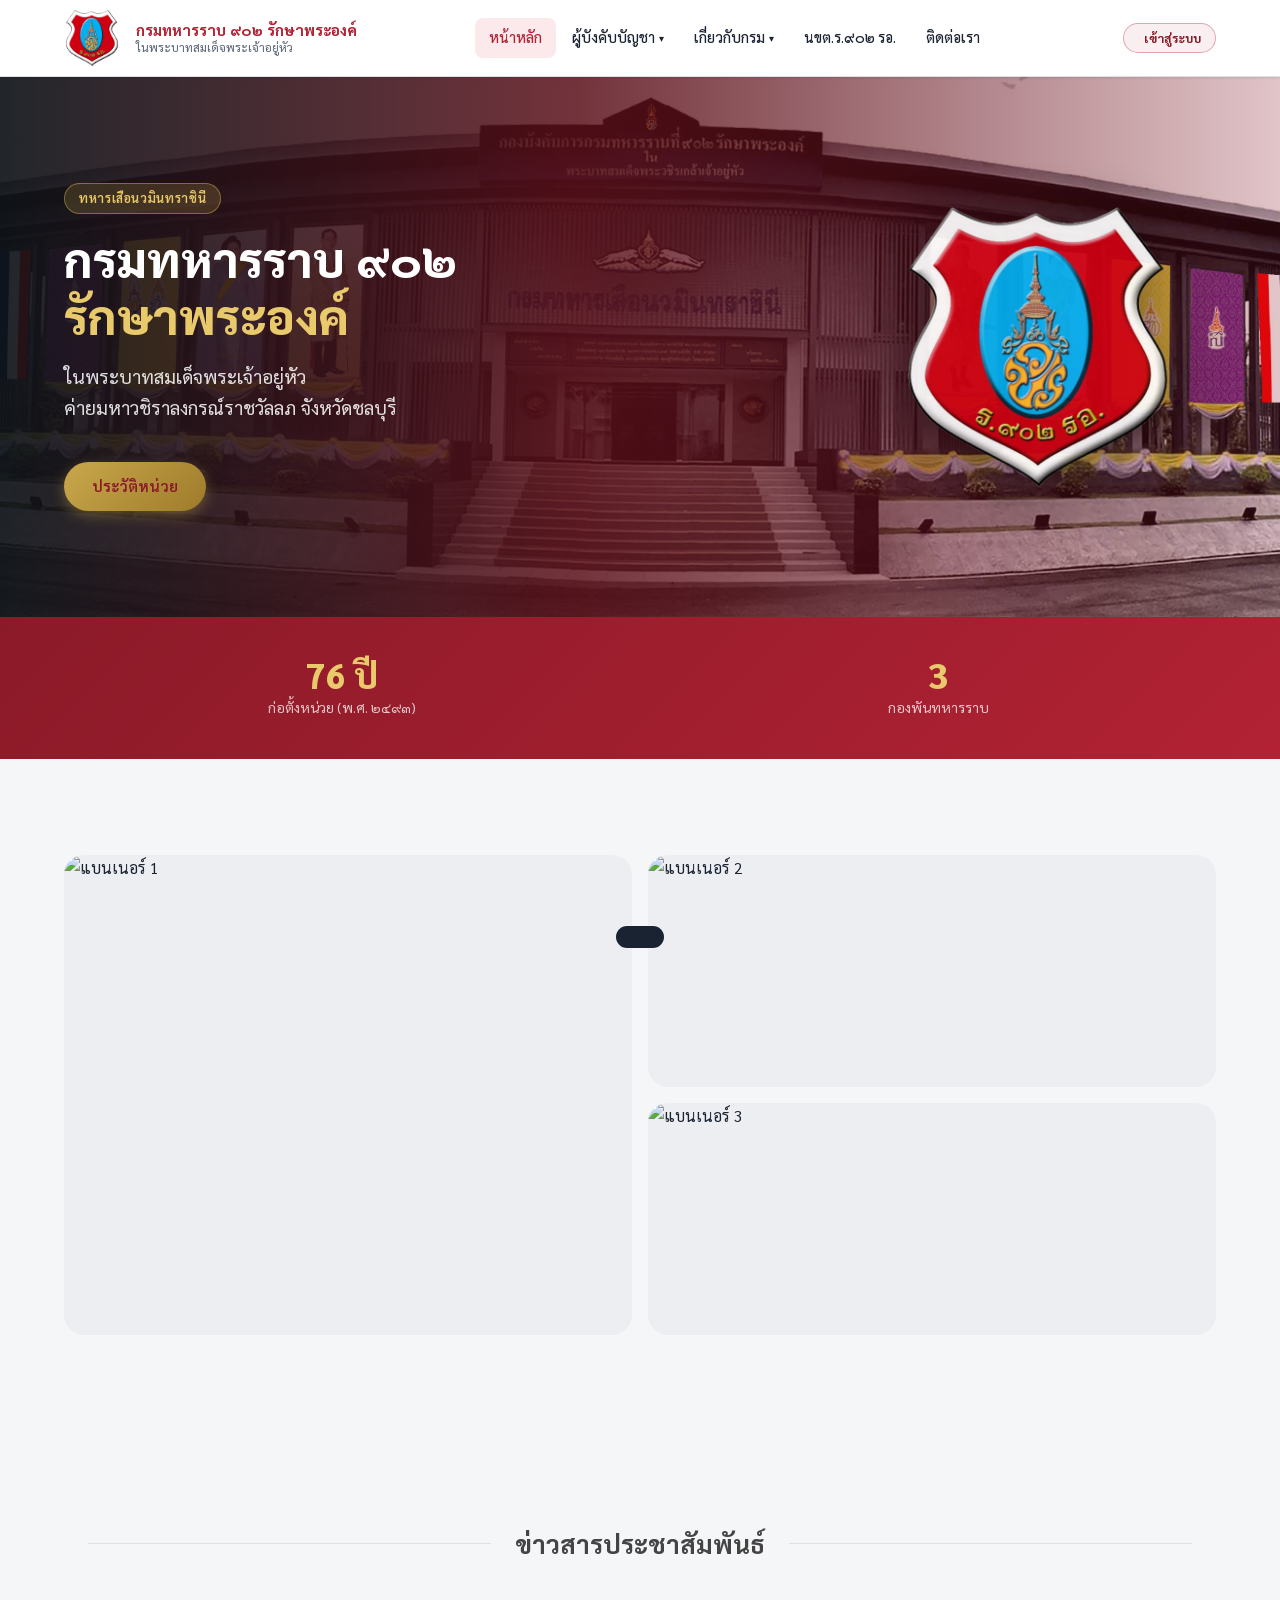
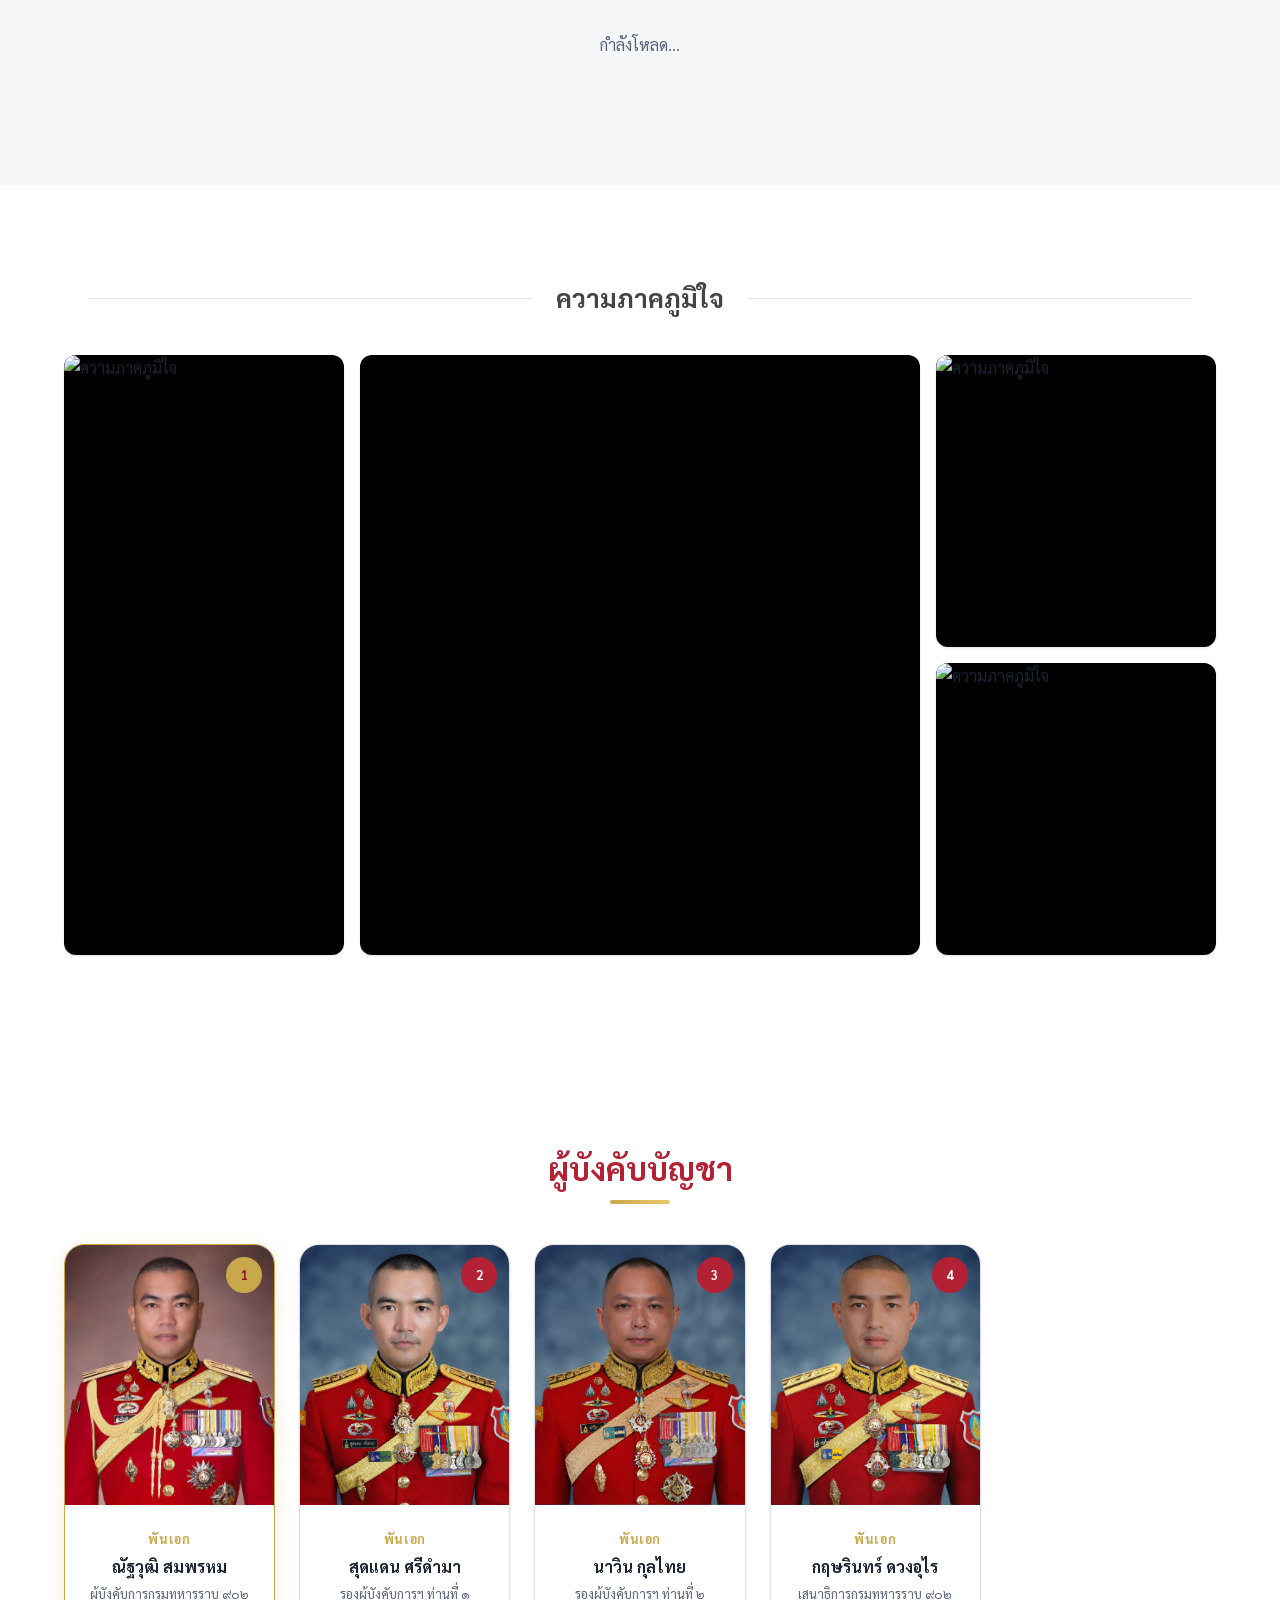
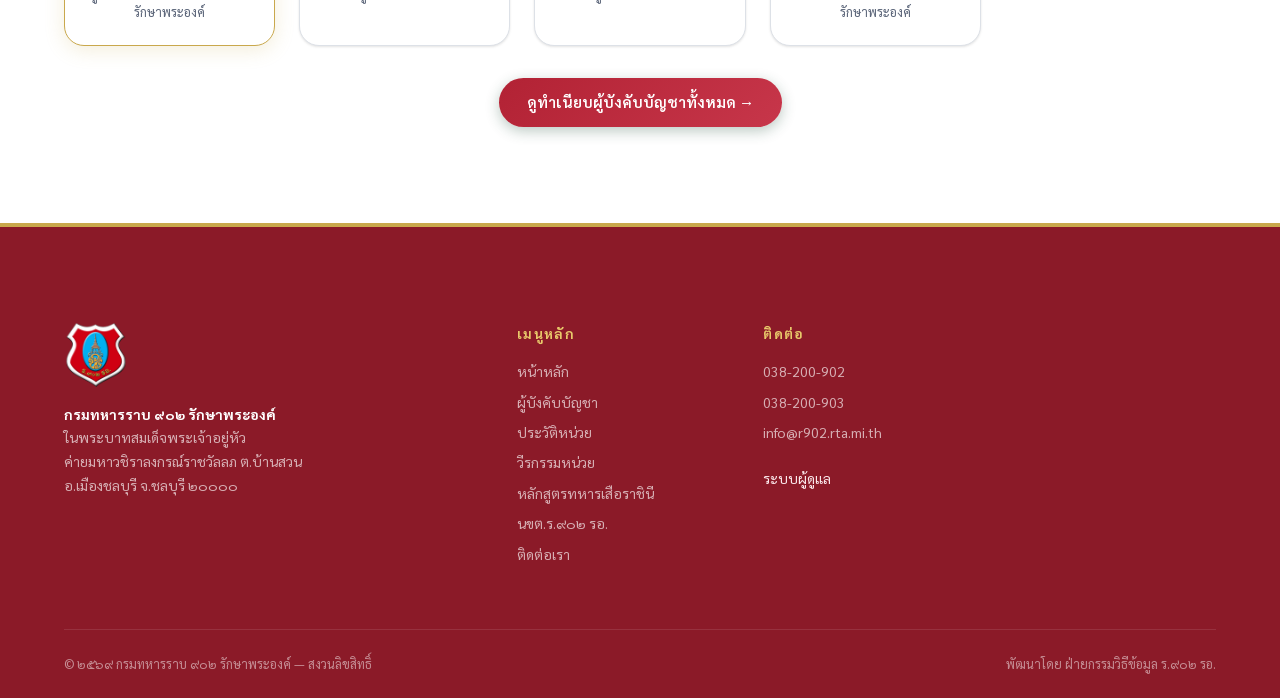
==== commit 0fc87cd1: "แยกส่วนวีรกรรมหน่วยเป็นหน้าใหม่และอัปเดตเมนูนำทาง (Separate heroic deeds section into new page & upd" ====
--- a/index.html
+++ b/index.html
@@ -43,7 +43,8 @@
             <a href="pages/about.html" class="nav-link">เกี่ยวกับกรม <span class="chevron">▾</span></a>
             <div class="dropdown">
               <a href="pages/about.html" class="dropdown-item"><span class="dd-icon"></span>ประวัติหน่วย</a>
-              <a href="pages/queens-tiger.html" class="dropdown-item"><span class="dd-icon"></span>หลักสูตรทหารเสือราชินี</a>
+                <a href="pages/heroic-deeds.html" class="dropdown-item"><span class="dd-icon"></span>วีรกรรมหน่วย</a>
+                <a href="pages/queens-tiger.html" class="dropdown-item"><span class="dd-icon"></span>หลักสูตรทหารเสือราชินี</a>
             </div>
           </li>
           <li class="nav-item"><a href="pages/nkt.html" class="nav-link">นขต.ร.๙๐๒ รอ.</a></li>
@@ -307,7 +308,7 @@
           <div class="footer-links">
             <a href="index.html">หน้าหลัก</a>
             <a href="pages/commanders.html">ผู้บังคับบัญชา</a>
-            <a href="pages/about.html">ประวัติหน่วย</a>
+            <a href="pages/about.html">ประวัติหน่วย</a><a href="pages/heroic-deeds.html">วีรกรรมหน่วย</a>
             <a href="pages/queens-tiger.html">หลักสูตรทหารเสือราชินี</a>
             <a href="pages/nkt.html">นขต.ร.๙๐๒ รอ.</a>
             <a href="pages/contact.html">ติดต่อเรา</a>
